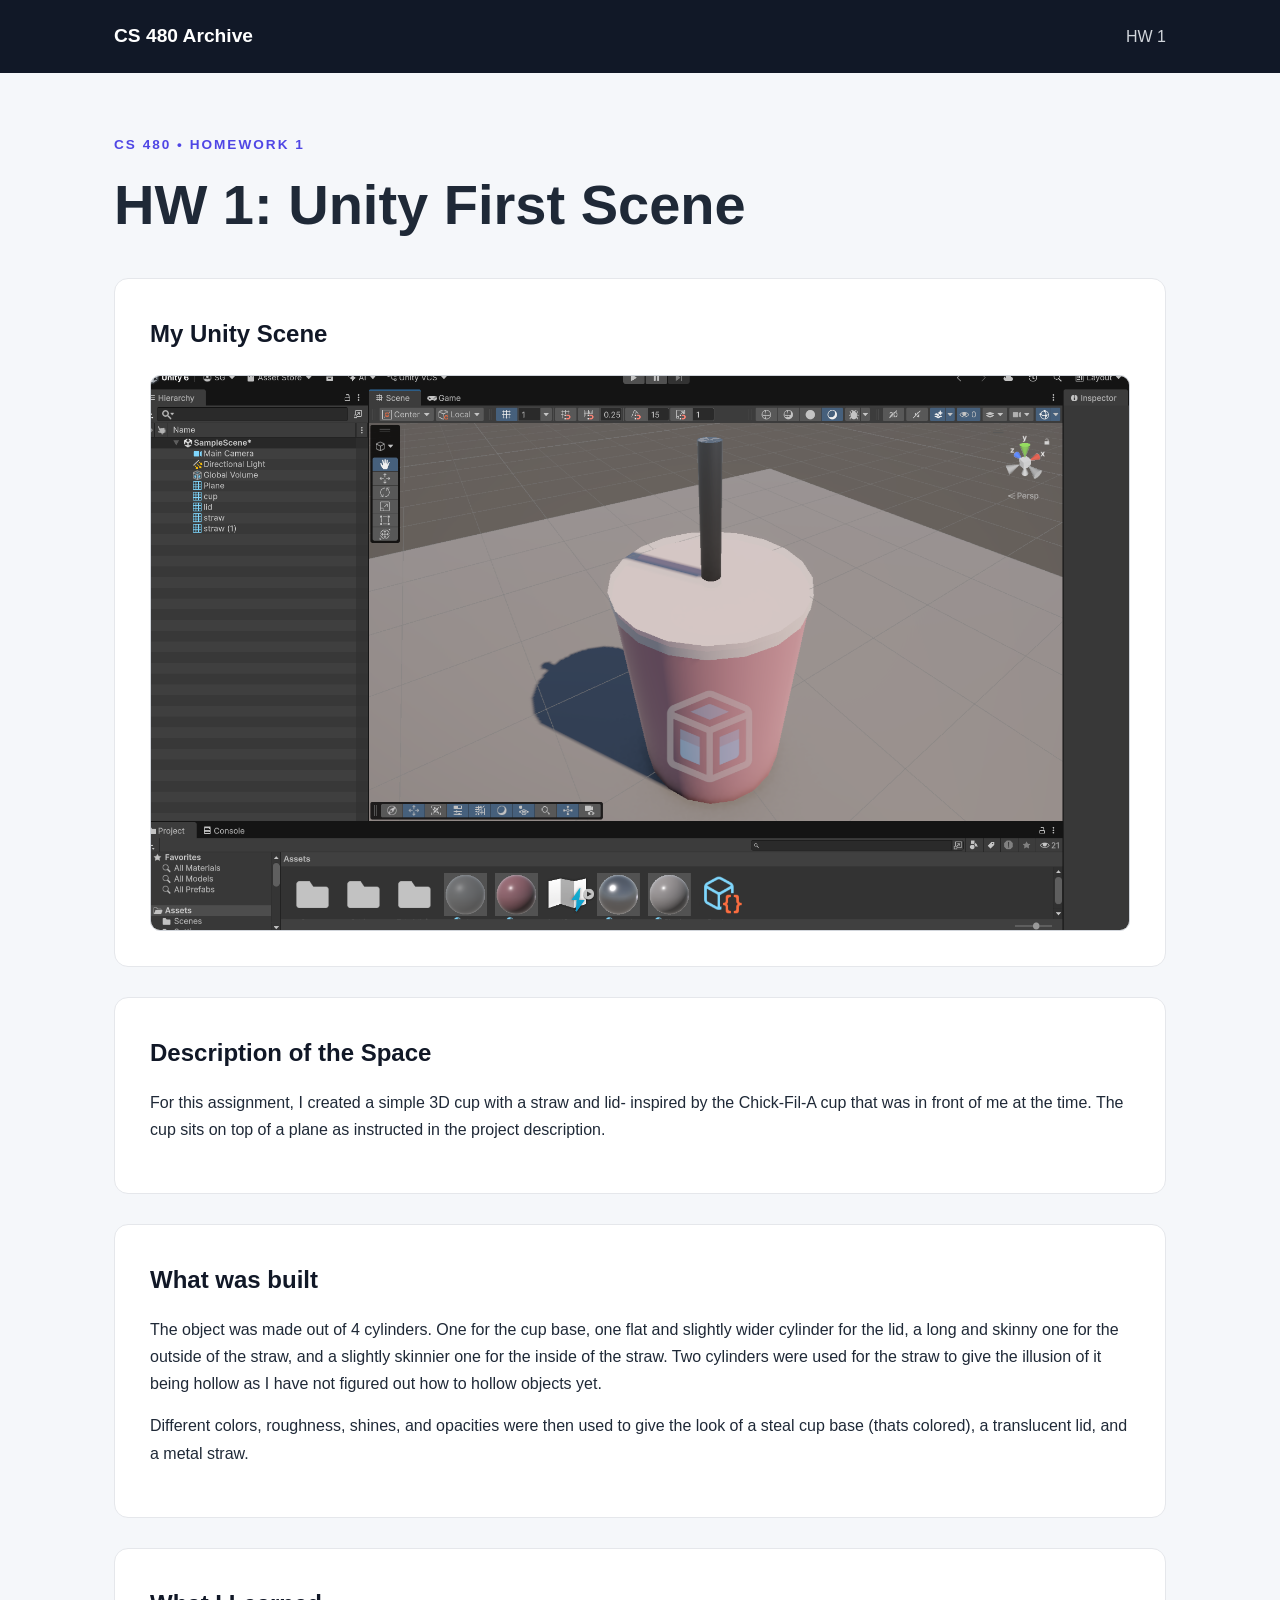
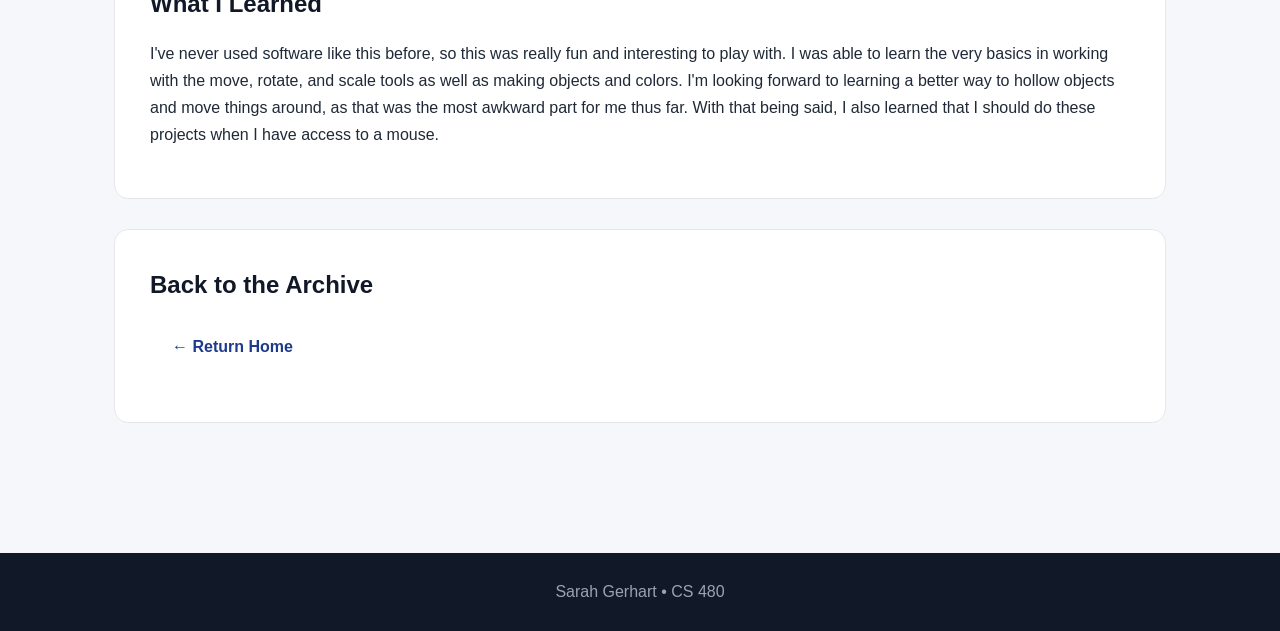
==== project1/index.html @ 07f043e9 "project1 page and home page" ====
<!DOCTYPE html>
<html lang="en">
<head>
    <meta charset="UTF-8">
    <meta name="viewport" content="width=device-width, initial-scale=1.0">

    <title>HW 1: Unity First Scene | CS 480</title>

    <link rel="stylesheet" href="../style.css">
</head>

<body>

    <header>
        <nav>
            <a href="../index.html" class="logo">CS 480 Archive</a>

            <div class="nav-links">
                <a href="index.html">HW 1</a>
            </div>
        </nav>
    </header>

    <main>

        <section class="project-header">
            <p class="eyebrow">CS 480 • Homework 1</p>

            <h1>HW 1: Unity First Scene</h1>
        </section>


        <section class="content-section">
            <h2>My Unity Scene</h2>

            <img
                src="scene-final.png"
                alt="Screenshot of my Unity scene"
                class="screenshot"
            >
        </section>

        <section class="content-section">
            <h2>Description of the Space</h2>

            <p>
                For this assignment, I created a simple 3D cup with a straw and lid- inspired by the
                Chick-Fil-A cup that was in front of me at the time. The cup
                sits on top of a plane as instructed in the project description.
            </p>
        </section>


        <section class="content-section">
            <h2>What was built</h2>

            <p>
                The object was made out of 4 cylinders. One for the cup base,
                one flat and slightly wider cylinder for the lid, a long and skinny
                one for the outside of the straw, and a slightly skinnier one for the inside
                of the straw. Two cylinders were used for the straw to give the
                illusion of it being hollow as I have not figured out how to hollow
                objects yet.

            </p>

            <p>
                Different colors, roughness, shines, and opacities were then used
                to give the look of a steal cup base (thats colored), a translucent lid,
                and a metal straw.
            </p>
        </section>


        <section class="content-section">
            <h2>What I Learned</h2>

            <p>
                I've never used software like this before, so this was really fun
                and interesting to play with. I was able to learn the very basics
                in working with the move, rotate, and scale tools as well as making
                objects and colors. I'm looking forward to learning a better way to hollow
                objects and move things around, as that was the most awkward part for me thus
                far. With that being said, I also learned that I should do these projects when I have access to
                a mouse.
            </p>
        </section>


        <section class="content-section">
            <h2>Back to the Archive</h2>

            <p>
                <a href="../index.html" class="button">
                    ← Return Home
                </a>
            </p>
        </section>

    </main>

    <footer>
        <p>Sarah Gerhart • CS 480</p>
    </footer>

</body>
</html>
---- style.css ----
/* ---------- General Styles ---------- */

* {
    box-sizing: border-box;
    margin: 0;
    padding: 0;
}

body {
    font-family: Arial, Helvetica, sans-serif;
    background-color: #f5f7fa;
    color: #1f2937;
    line-height: 1.7;
}

a {
    color: inherit;
    text-decoration: none;
}

header {
    background-color: #111827;
    color: white;
}

nav {
    max-width: 1100px;
    margin: 0 auto;
    padding: 20px 24px;
    display: flex;
    justify-content: space-between;
    align-items: center;
}

.logo {
    font-size: 1.2rem;
    font-weight: bold;
}

.nav-links {
    display: flex;
    gap: 24px;
}

.nav-links a {
    color: #d1d5db;
    transition: color 0.2s ease;
}

.nav-links a:hover {
    color: white;
}


/* ---------- Main Content ---------- */

main {
    max-width: 1100px;
    margin: 0 auto;
    padding: 60px 24px;
}

.hero {
    background: linear-gradient(135deg, #1e3a8a, #4f46e5);
    color: white;
    border-radius: 20px;
    padding: 70px 60px;
    margin-bottom: 60px;
    box-shadow: 0 15px 35px rgba(0, 0, 0, 0.12);
}

.eyebrow {
    color: #c7d2fe;
    text-transform: uppercase;
    letter-spacing: 2px;
    font-size: 0.85rem;
    font-weight: bold;
    margin-bottom: 15px;
}

.hero h1 {
    font-size: clamp(2.5rem, 6vw, 4.5rem);
    line-height: 1.1;
    margin-bottom: 20px;
}

.hero h2 {
    font-size: 1.5rem;
    font-weight: normal;
    margin-bottom: 20px;
}

.intro {
    max-width: 700px;
    color: #e0e7ff;
    font-size: 1.1rem;
    margin-bottom: 30px;
}


/* ---------- Buttons ---------- */

.button {
    display: inline-block;
    background-color: white;
    color: #1e3a8a;
    padding: 12px 22px;
    border-radius: 8px;
    font-weight: bold;
    transition: transform 0.2s ease, background-color 0.2s ease;
}

.button:hover {
    background-color: #e0e7ff;
    transform: translateY(-2px);
}


/* ---------- Project Cards ---------- */

.projects h2 {
    font-size: 2rem;
    margin-bottom: 20px;
}

.project-card {
    background-color: white;
    border-radius: 14px;
    padding: 30px;
    border: 1px solid #e5e7eb;
    box-shadow: 0 8px 20px rgba(0, 0, 0, 0.05);
}

.project-number {
    color: #4f46e5;
    font-size: 0.8rem;
    font-weight: bold;
    letter-spacing: 2px;
    margin-bottom: 5px;
}

.project-card h3 {
    font-size: 1.5rem;
    margin-bottom: 10px;
}

.project-card p {
    color: #6b7280;
    margin-bottom: 15px;
}

.project-card a {
    color: #4f46e5;
    font-weight: bold;
}

.project-card a:hover {
    text-decoration: underline;
}


/* ---------- Project Page ---------- */

.project-header {
    margin-bottom: 40px;
}

.project-header .eyebrow {
    color: #4f46e5;
}

.project-header h1 {
    font-size: clamp(2.2rem, 5vw, 3.5rem);
    line-height: 1.2;
    margin-bottom: 15px;
}

.project-header p {
    color: #6b7280;
    max-width: 750px;
}

.content-section {
    background-color: white;
    border-radius: 14px;
    padding: 35px;
    margin-bottom: 30px;
    border: 1px solid #e5e7eb;
}

.content-section h2 {
    margin-bottom: 15px;
    color: #111827;
}

.content-section p {
    margin-bottom: 15px;
}

.content-section ul {
    padding-left: 25px;
}


/* ---------- Unity Screenshot ---------- */

.screenshot {
    width: 100%;
    height: auto;
    display: block;
    border-radius: 10px;
    border: 1px solid #d1d5db;
    margin-top: 20px;
}


/* ---------- Footer ---------- */

footer {
    background-color: #111827;
    color: #9ca3af;
    text-align: center;
    padding: 25px;
    margin-top: 40px;
}


/* ---------- Mobile Layout ---------- */

@media (max-width: 700px) {

    nav {
        flex-direction: column;
        gap: 12px;
    }

    .hero {
        padding: 45px 30px;
    }

    main {
        padding: 35px 18px;
    }

    .content-section {
        padding: 25px 20px;
    }
}
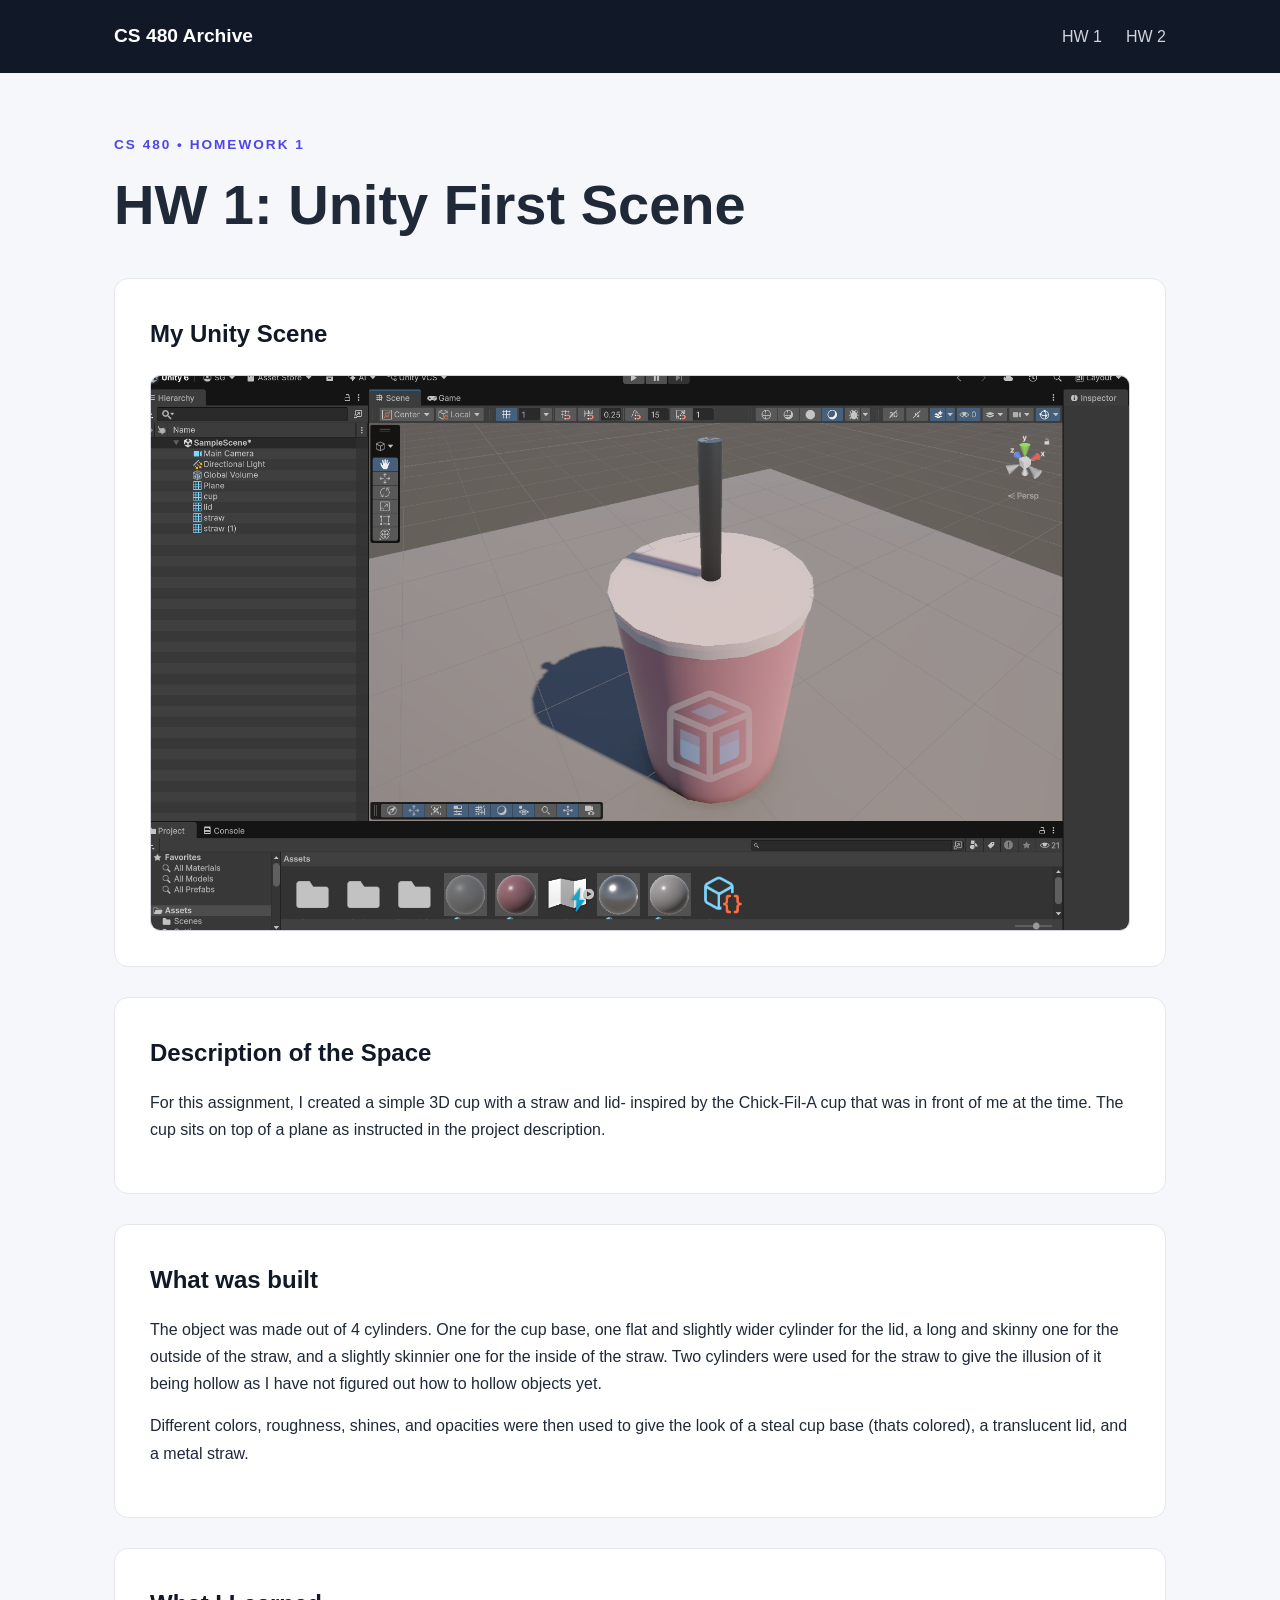
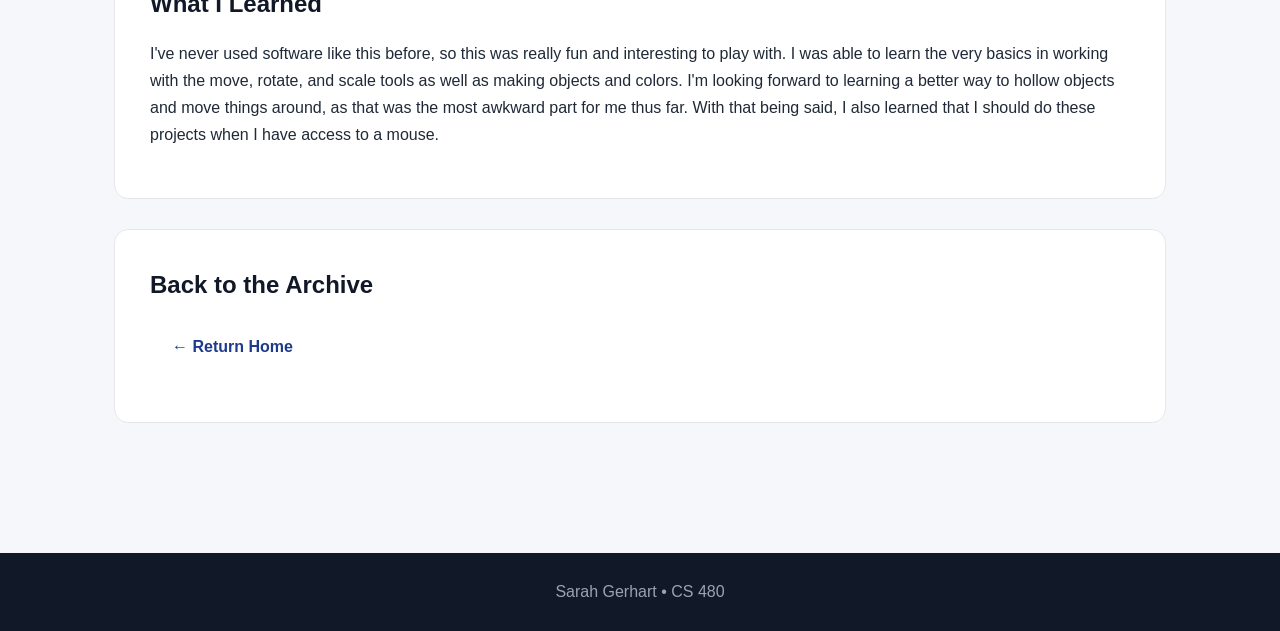
==== commit 90a6b0ff: "homework 2" ====
--- a/project1/index.html
+++ b/project1/index.html
@@ -17,6 +17,7 @@
 
             <div class="nav-links">
                 <a href="index.html">HW 1</a>
+                <a href="../project2/index.html">HW 2</a>
             </div>
         </nav>
     </header>
--- a/style.css
+++ b/style.css
@@ -213,6 +213,21 @@
     margin-top: 20px;
 }
 
+.video-container {
+    position: relative;
+    width: 100%;
+    max-width: 800px;
+    aspect-ratio: 16 / 9;
+    margin: 0 auto;
+}
+
+.video-container iframe {
+    width: 100%;
+    height: 100%;
+    border: 0;
+}
+
+
 
 /* ---------- Footer ---------- */
 
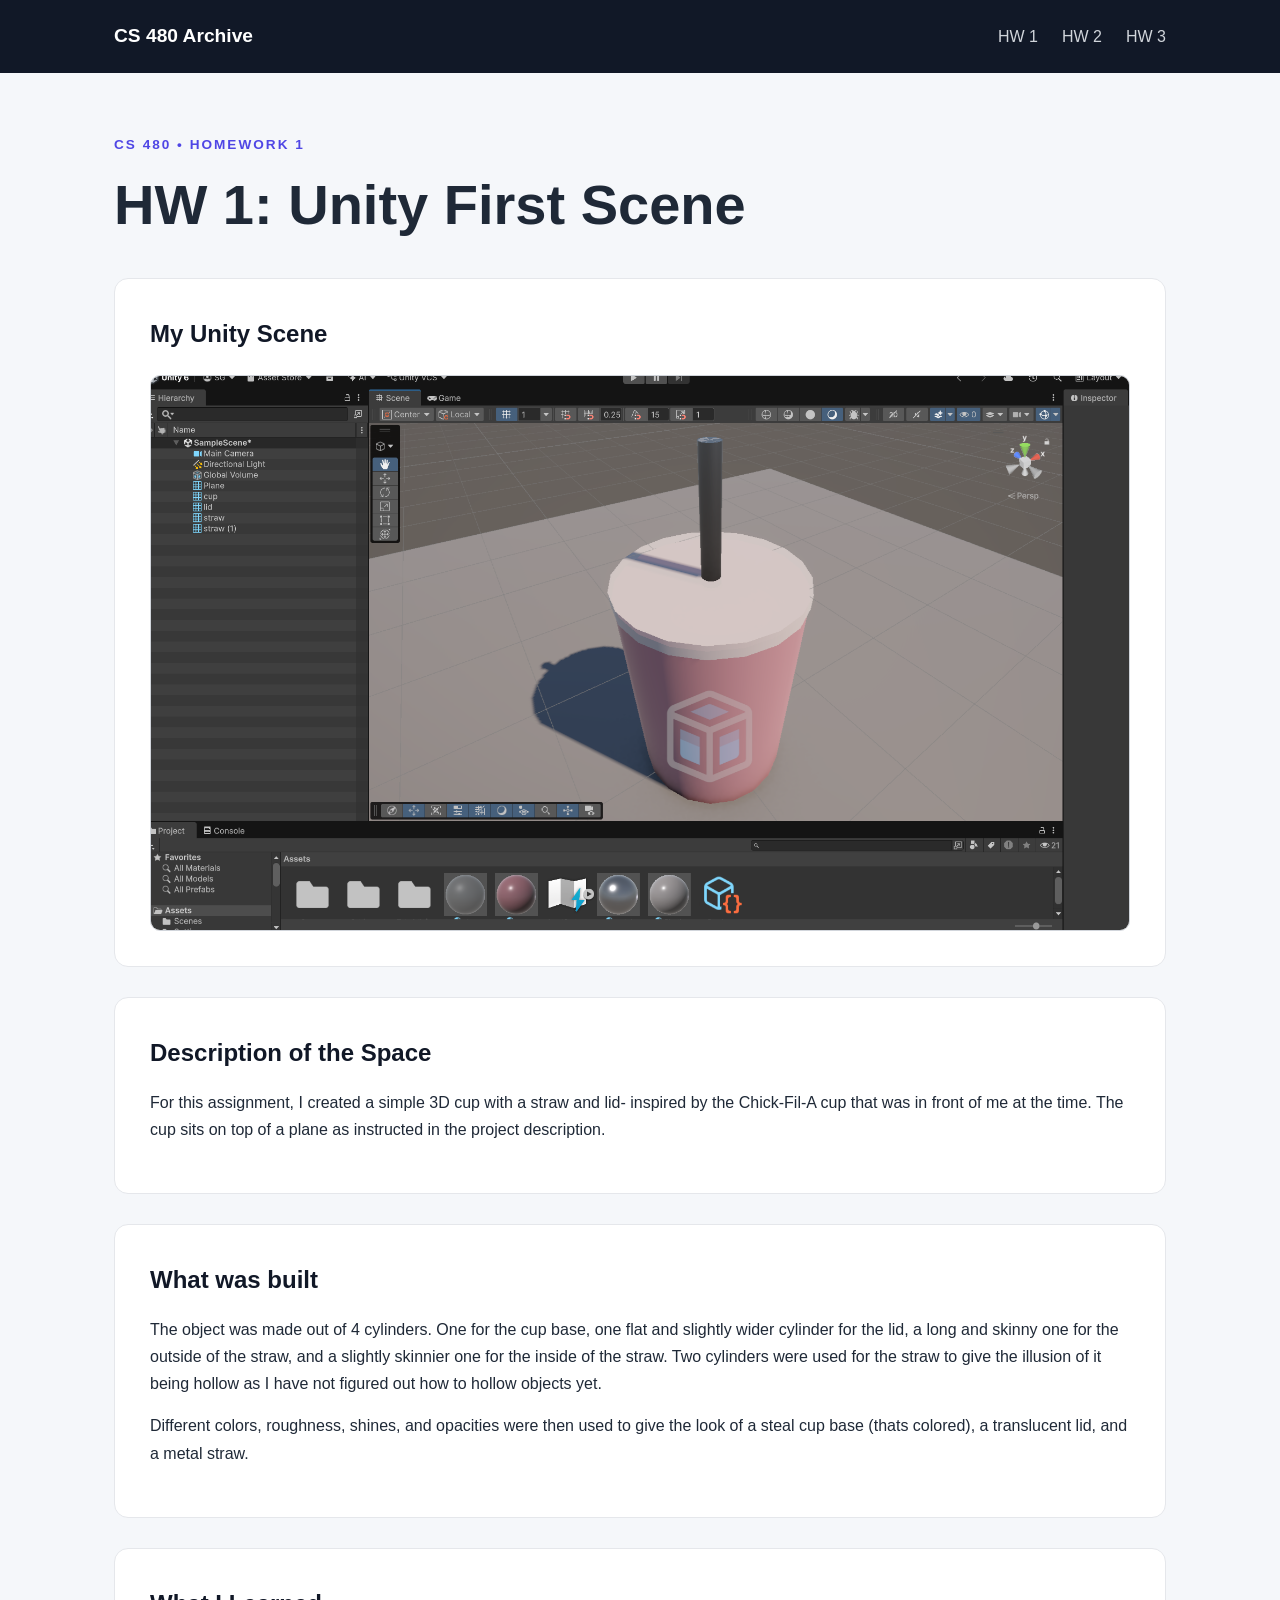
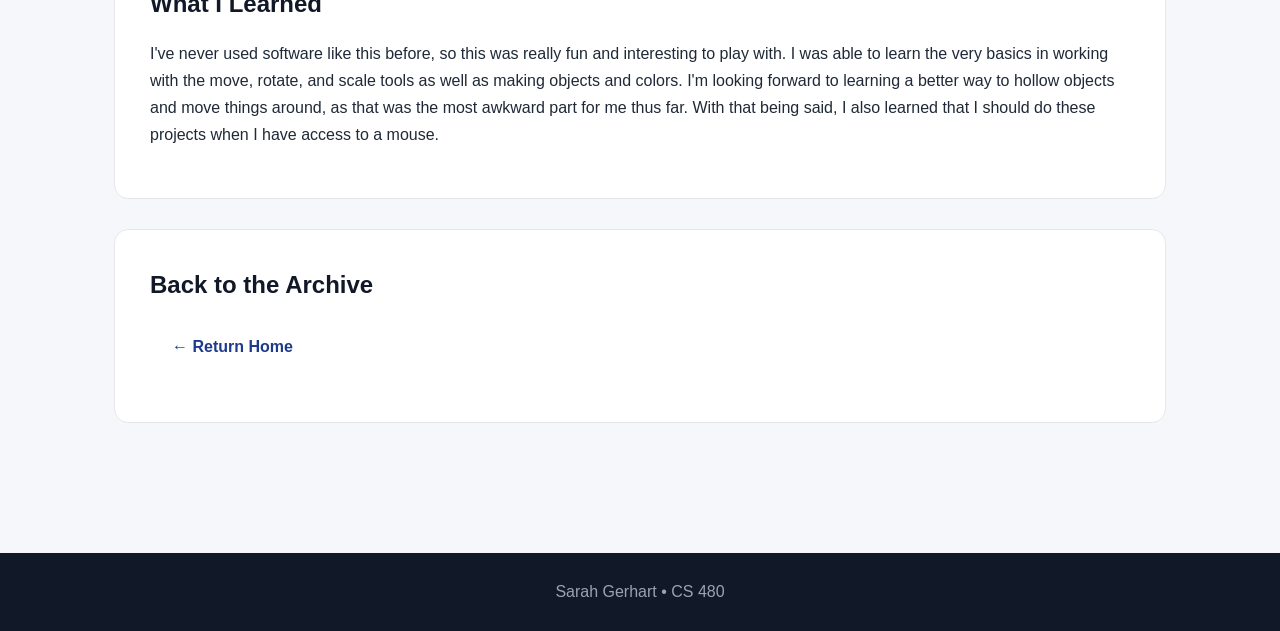
==== commit 70c7b3de: "hw3" ====
--- a/project1/index.html
+++ b/project1/index.html
@@ -18,6 +18,7 @@
             <div class="nav-links">
                 <a href="index.html">HW 1</a>
                 <a href="../project2/index.html">HW 2</a>
+                <a href="../project3/index.html">HW 3</a>
             </div>
         </nav>
     </header>
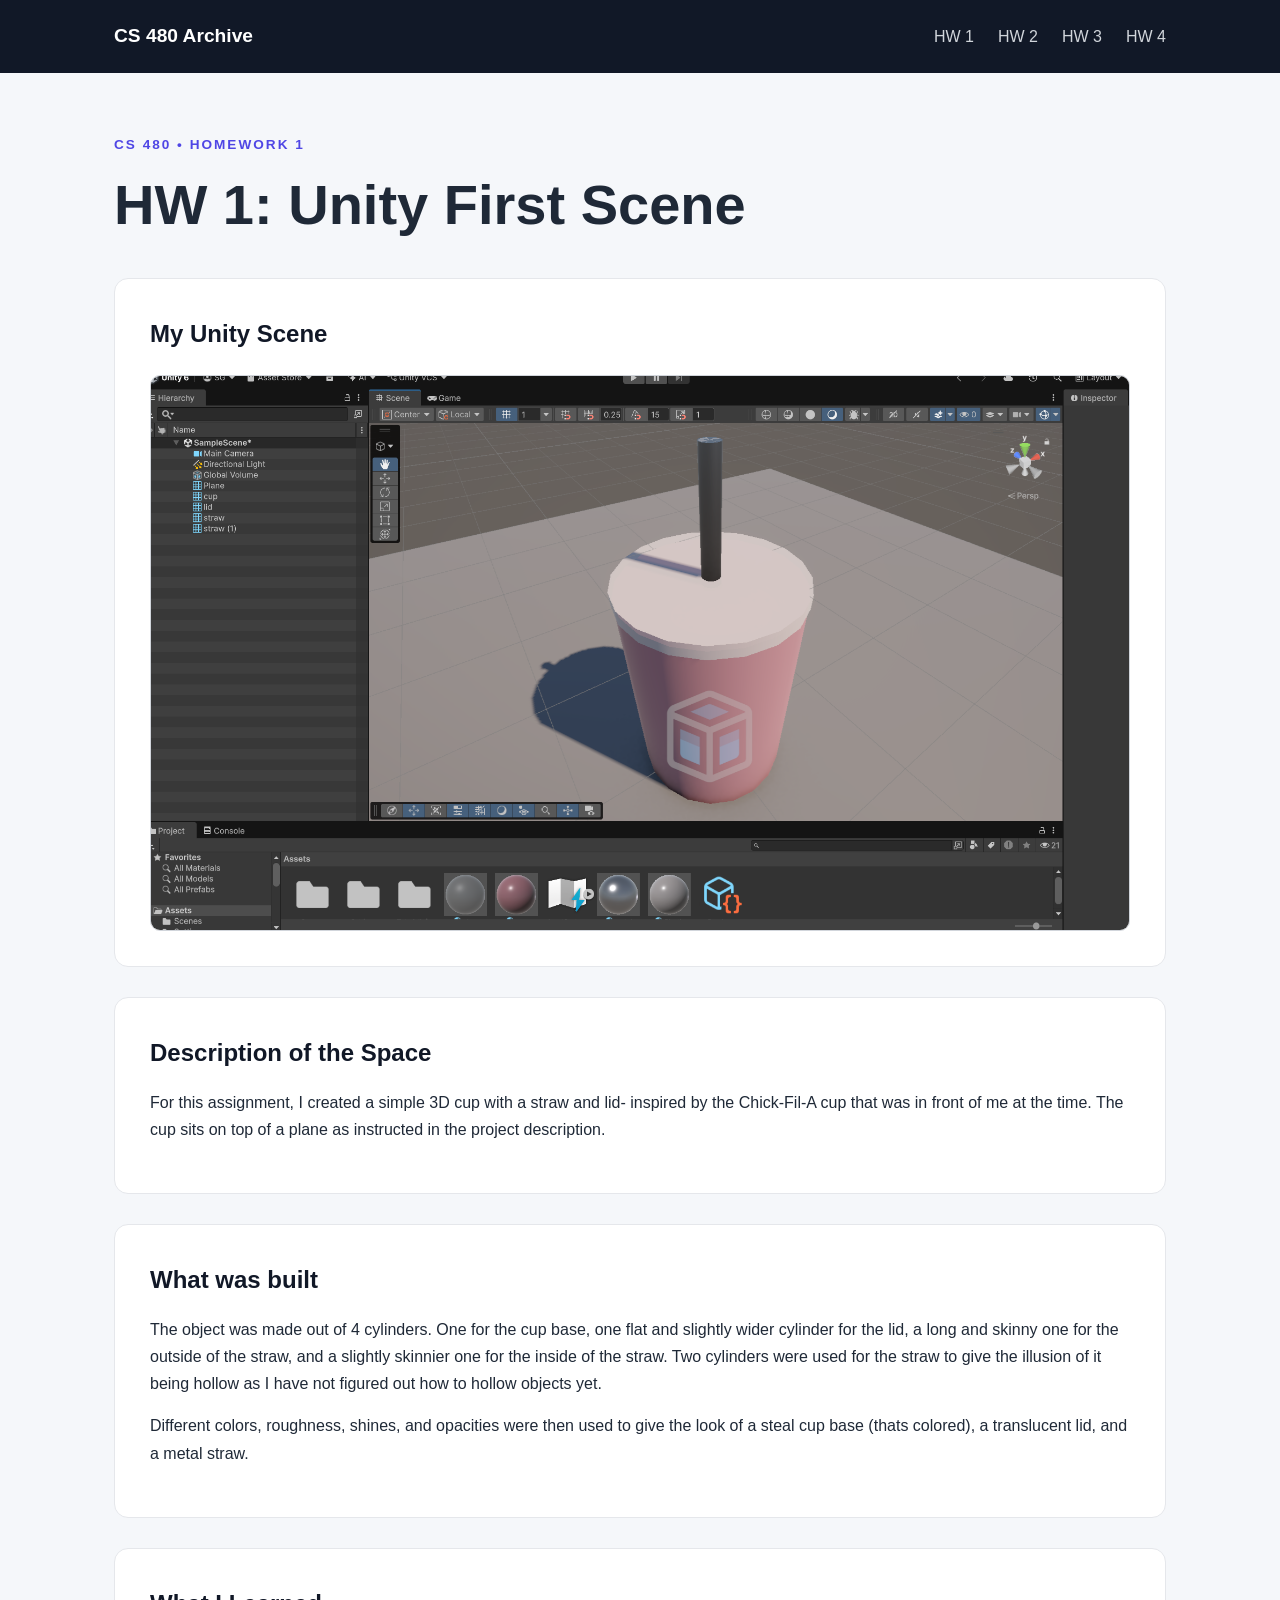
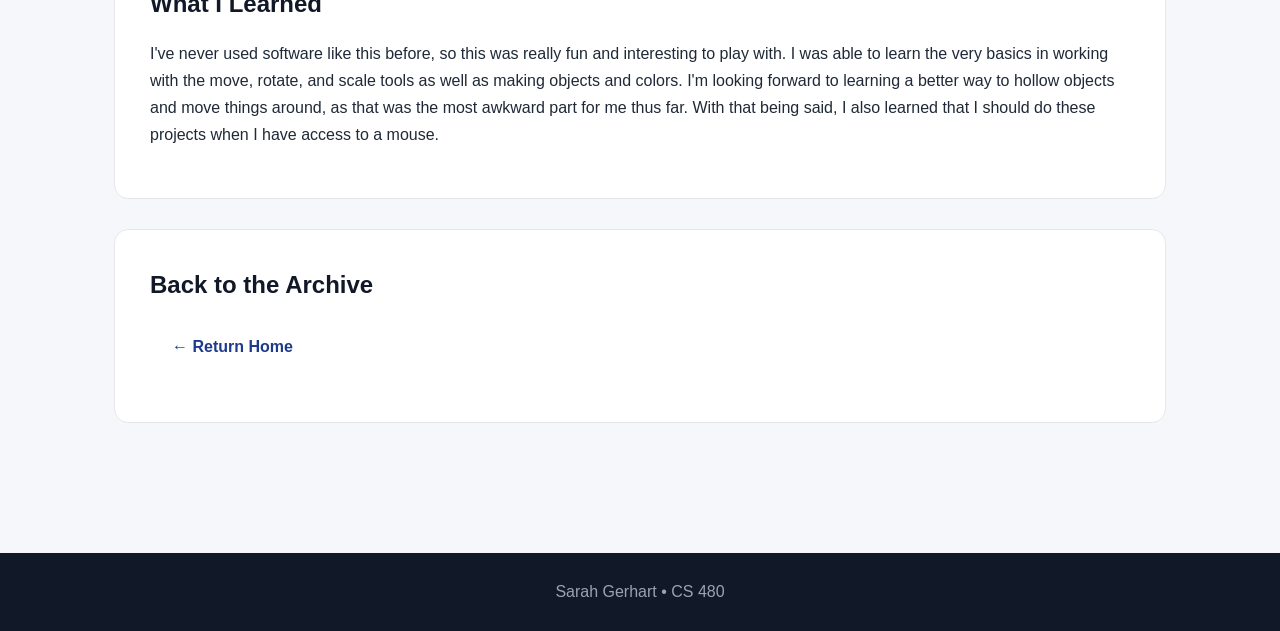
==== commit 9851dc35: "other index fixes" ====
--- a/project1/index.html
+++ b/project1/index.html
@@ -19,6 +19,7 @@
                 <a href="index.html">HW 1</a>
                 <a href="../project2/index.html">HW 2</a>
                 <a href="../project3/index.html">HW 3</a>
+                <a href="../project4/index.html">HW 4</a>
             </div>
         </nav>
     </header>
